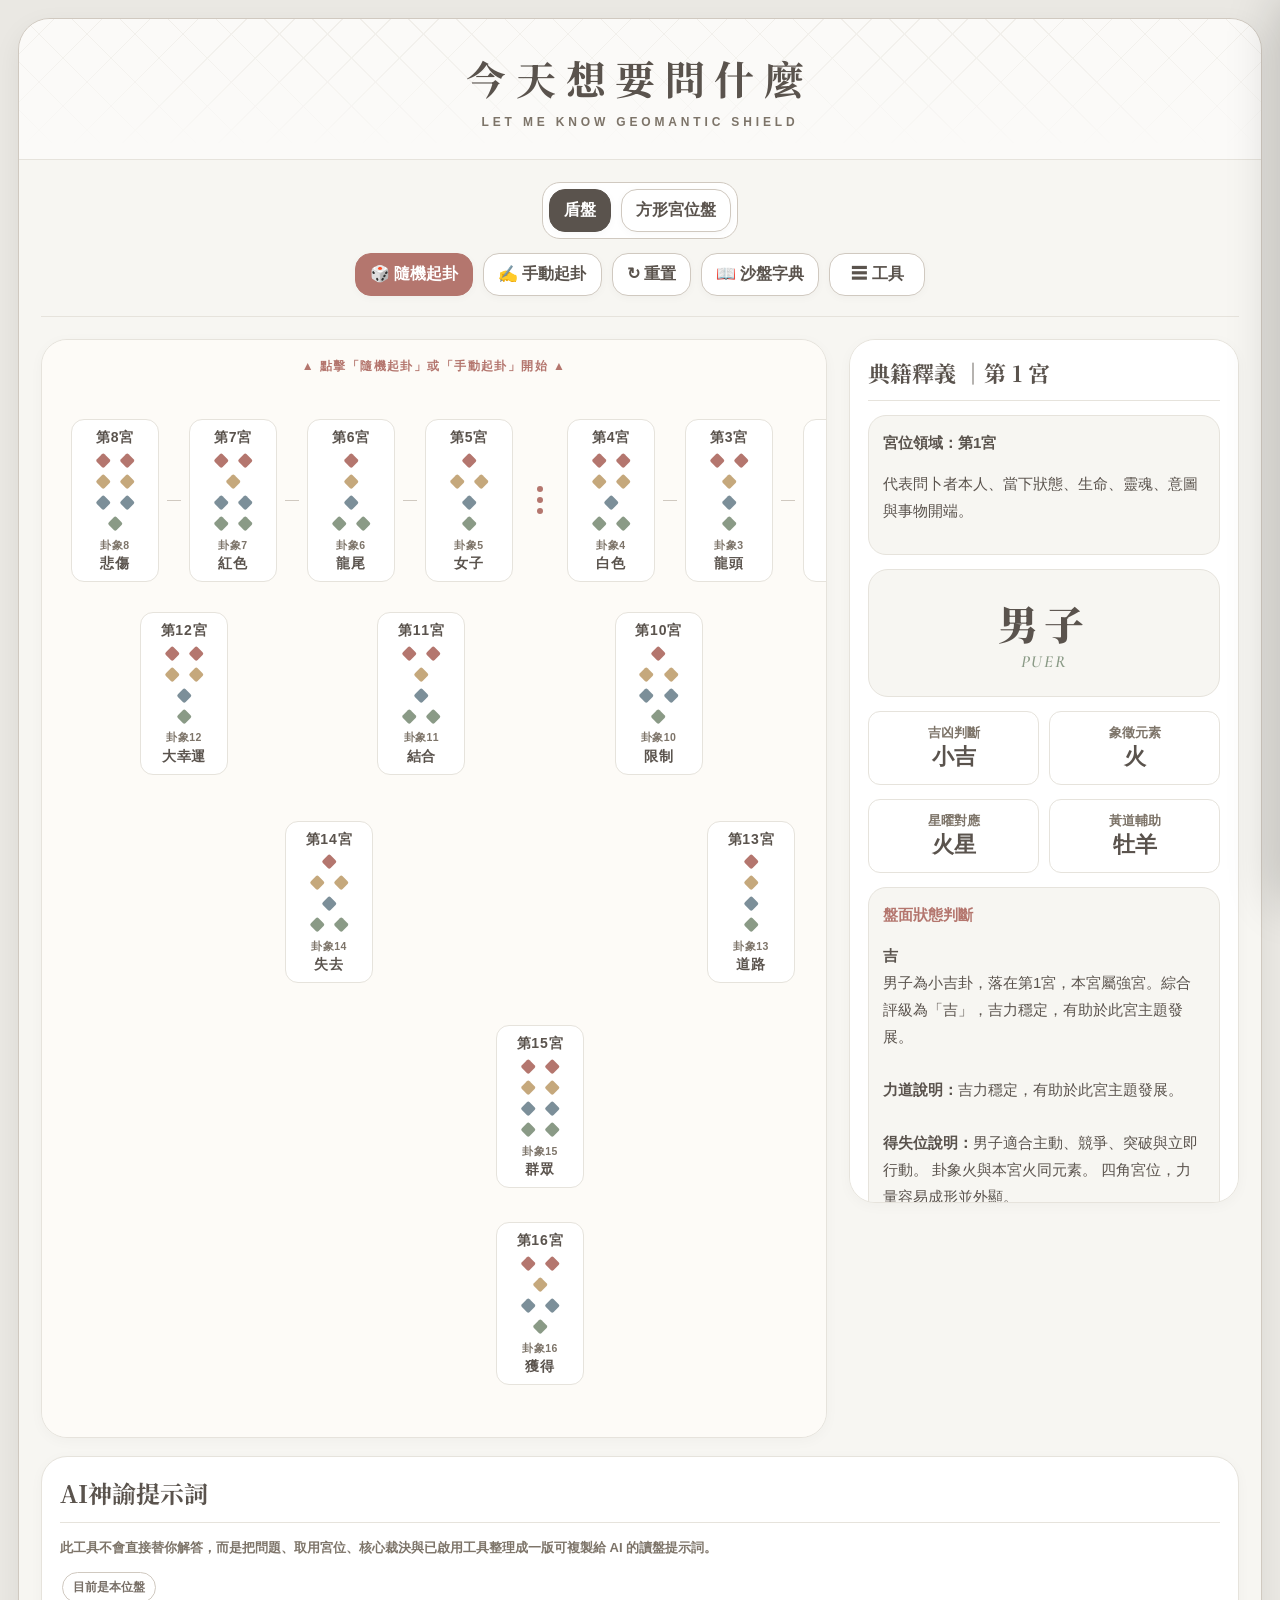
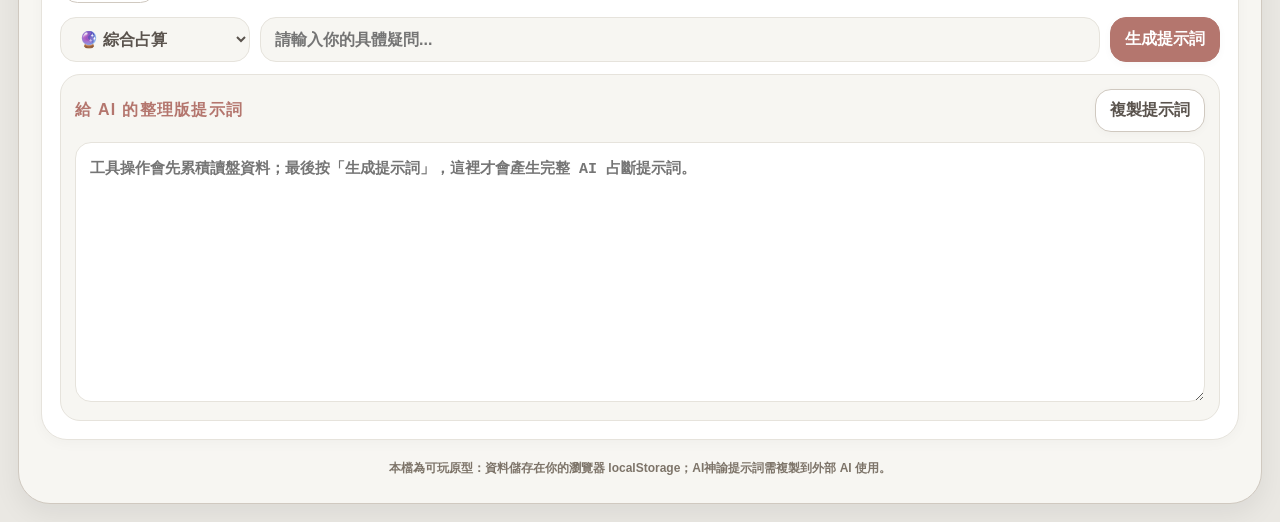
==== index.html @ 99187e91 "Add contextual book links to main board" ====
<!doctype html>
<html lang="zh-Hant">
<head>
<meta charset="utf-8">
<meta name="viewport" content="width=device-width,initial-scale=1,viewport-fit=cover">
<title>今天想要問什麼｜沙占起來</title>
<style>
  html,body{margin:0;min-height:100%;background:#EAE8E3}
  .boot{min-height:100vh;display:grid;place-items:center;color:#7D7469;font:700 14px -apple-system,BlinkMacSystemFont,"Noto Sans TC",sans-serif;letter-spacing:.12em}
</style>
</head>
<body>
<div class="boot">正在載入沙盤……</div>
<script>
(async()=>{
  try{
    const res = await fetch('./index-core.html',{cache:'no-store'});
    if(!res.ok) throw new Error(`HTTP ${res.status}`);
    let html = await res.text();

    const oldCss = `    .brandLogo{width:64px;height:64px;border-radius:50%;object-fit:cover;display:block;margin:0 auto 10px;box-shadow:0 4px 14px #0002;border:2px solid var(--white)}\n    @media(min-width:901px){.brandLogo{width:80px;height:80px;margin-bottom:14px}}`;
    if(html.includes(oldCss)) html = html.replace(oldCss, '');

    html = html.replace(/\s*<img class="brandLogo"[\s\S]*?\/>\n/, '\n');

    // Phase 0 main-board micro-hotfix: semantic/data corrections only.
    // No scorer weights, thresholds, figure data, 256 matrix, layout, or lighting logic are changed here.
    const replaceRequired=(source,from,to,label)=>{
      if(!source.includes(from)) throw new Error(`Phase 0 hotfix target missing: ${label}`);
      return source.replace(from,to);
    };
    const replaceRequiredRegex=(source,pattern,to,label)=>{
      pattern.lastIndex=0;
      if(!pattern.test(source)) throw new Error(`Phase 0 hotfix target missing: ${label}`);
      pattern.lastIndex=0;
      return source.replace(pattern,to);
    };

    const phase0HouseData=`const HOUSE_DATA = [
  { name: "第1宮", meaning: "代表問卜者本人、當下狀態、生命、靈魂、意圖與事物開端。" },
  { name: "第2宮", meaning: "代表金錢、財富、流動資產、助手、得與失、買賣。" },
  { name: "第3宮", meaning: "代表兄弟姊妹、親戚、鄰居、短途旅行、消息、信件與夢境。" },
  { name: "第4宮", meaning: "代表父親、家庭、房地產、隱藏之物、事物根基與結局。" },
  { name: "第5宮", meaning: "代表子女、愛情、歡樂、宴會、禮物、衣物與懷孕。" },
  { name: "第6宮", meaning: "代表疾病、僕人、下屬、小動物、消耗、恐懼與憂慮。" },
  { name: "第7宮", meaning: "代表伴侶、合夥人、公開敵人、爭執、婚姻、尋物。" },
  { name: "第8宮", meaning: "代表死亡、恐懼、遺產、危險、痛苦、憂慮與毒藥。" },
  { name: "第9宮", meaning: "代表長途旅行、宗教、哲學、學問、信仰、星象。" },
  { name: "第10宮", meaning: "代表母親、國王、權威、職業、地位、榮譽與政府。" },
  { name: "第11宮", meaning: "代表朋友、希望、願望、幸運、支持者與喜悅的場所。" },
  { name: "第12宮", meaning: "代表隱藏敵人、監獄、秘密、悲傷、孤立與大型動物。" },
  { name: "第13宮｜問卜者見證", meaning: "代表問卜者、目的、當前情勢、內在祕密與問卜者側的見證。" },
  { name: "第14宮｜被問者見證", meaning: "代表被問者、所問之事、目標對象、另一方狀態與客體側見證。" },
  { name: "第15宮｜平衡宮", meaning: "代表裁決、衡量、鏡照與判斷，綜合第13宮與第14宮兩側見證。" },
  { name: "第16宮｜最終終局", meaning: "代表結果的結果、裁決後落地與最終結論。" }
];`;
    html=replaceRequiredRegex(html,/const HOUSE_DATA = \[[\s\S]*?\n\];/,phase0HouseData,'HOUSE_DATA');

    html=replaceRequired(
      html,
      'const HOUSE_ELEMENTS=["火","土","風","水","火","土","風","水","火","土","風","水",null,null,null,null];',
      'const HOUSE_ELEMENTS=["火","風","水","土","火","風","水","土","火","風","水","土","火","風","水","土"];',
      'HOUSE_ELEMENTS'
    );

    const phase0CoreFocus=`function coreFocusInfo(idx){
  if(idx===0) return {label:"第1宮求問者",impact:.25,note:"第1宮代表問卜者當下，對整盤有基礎權重。"};
  if(idx===12) return {label:"問卜者見證",impact:.30,note:"第13宮代表問卜者、目的、當前情勢、內在祕密與問卜者側見證。"};
  if(idx===13) return {label:"被問者見證",impact:.30,note:"第14宮代表被問者、所問之事、目標對象、另一方狀態與客體側見證。"};
  if(idx===14) return {label:"平衡宮",impact:.55,note:"第15宮負責衡量第13宮與第14宮兩側見證並形成核心裁決。"};
  if(idx===15) return {label:"最終終局",impact:.55,note:"第16宮代表結果的結果、裁決後落地與最終結論。"};
  return {label:"一般宮",impact:0,note:"此宮不屬於第1宮與第13至16宮核心裁決軸。"};
}`;
    html=replaceRequiredRegex(html,/function coreFocusInfo\(idx\)\{[\s\S]*?\n\}/,phase0CoreFocus,'coreFocusInfo');

    const phase0CorePrompt=`function coreLinesForPrompt(){
  const items=[
    [0,'第1宮／求問者當下'],
    [12,'第13宮／問卜者見證／問卜者、目的、當前情勢與內在祕密'],
    [13,'第14宮／被問者見證／被問者、所問之事、目標對象與另一方狀態'],
    [14,'第15宮／平衡宮／衡量兩側見證並形成核心裁決'],
    [15,'第16宮／最終終局／結果的結果與裁決後落地']
  ];
  return items.map(([idx,label])=>{
    const fig=state.chart[idx], d=FIGURE_DATA[fig];
    const status=(ensurePromptLayers().fortune||state.fortuneLightMode)?\`｜力道：\${statusEvaluation(idx).band.label}\`:'';
    return \`\${label}：\${d.nameZh}｜\${d.nature}｜\${d.element}\${status}\`;
  }).join("\\n");
}`;
    html=replaceRequiredRegex(html,/function coreLinesForPrompt\(\)\{[\s\S]*?\n\}/,phase0CorePrompt,'coreLinesForPrompt');

    // Remove stale public role wording without changing algorithms.
    const publicRoleFixes=[
      ['右證人','問卜者見證'],
      ['左證人','被問者見證'],
      ['法官','平衡宮'],
      ['最終判決','最終終局'],
      ['心念宮','意圖宮'],
      ['求問者背景與已成因素','問卜者、目的、當前情勢與內在祕密'],
      ['背景與已成因素','問卜者、目的、當前情勢與內在祕密'],
      ['對方、環境與未來牽引','被問者、所問之事、目標對象與另一方狀態'],
      ['負責呈現背景、對方、環境與未來牽引，訊號具有裁決前的證詞重量。','負責呈現問卜者側與被問者／客體側的見證訊號，具有裁決前的證詞重量。']
    ];
    publicRoleFixes.forEach(([from,to])=>{html=html.split(from).join(to);});
    html=html.split('平衡宮宮').join('平衡宮');

    // Public H1–H12 identity: keep only numbered houses; scrub legacy Chinese house aliases.
    const publicAliasFixes=[
      ['命宮','第1宮'],['財帛宮','第2宮'],['兄弟宮','第3宮'],['田宅宮','第4宮'],
      ['男女宮','第5宮'],['子女宮','第5宮'],['奴僕宮','第6宮'],['夫妻宮','第7宮'],
      ['伴侶宮','第7宮'],['疾厄宮','第8宮'],['死亡宮','第8宮'],['遷移宮','第9宮'],
      ['遠行宮','第9宮'],['官祿宮','第10宮'],['福德宮','第11宮'],['相貌宮','第12宮'],['敵人宮','第12宮']
    ];
    publicAliasFixes.forEach(([from,to])=>{html=html.split(from).join(to);});

    // Standardize visible house identities to 第N宮 without changing layout or house indices.
    const houseNumberFixes=[
      ['第十六宮','第16宮'],['十六宮','第16宮'],['第十五宮','第15宮'],['十五宮','第15宮'],
      ['第十四宮','第14宮'],['十四宮','第14宮'],['第十三宮','第13宮'],['十三宮','第13宮'],
      ['第十二宮','第12宮'],['十二宮','第12宮'],['第十一宮','第11宮'],['十一宮','第11宮'],
      ['第十宮','第10宮'],['十宮','第10宮'],['第九宮','第9宮'],['九宮','第9宮'],
      ['第八宮','第8宮'],['八宮','第8宮'],['第七宮','第7宮'],['七宮','第7宮'],
      ['第六宮','第6宮'],['六宮','第6宮'],['第五宮','第5宮'],['五宮','第5宮'],
      ['第四宮','第4宮'],['四宮','第4宮'],['第三宮','第3宮'],['三宮','第3宮'],
      ['第二宮','第2宮'],['二宮','第2宮'],['第一宮','第1宮'],['一宮','第1宮']
    ];
    houseNumberFixes.forEach(([from,to])=>{html=html.split(from).join(to);});

    // Main-board contextual navigation only: add three precise book links for the current selection.
    const contextualBookLinks=`const FIGURE_BOOK_ID_BY_CODE={
  "1121":"puer","1222":"laetitia","2111":"caput-draconis","2212":"albus",
  "1211":"puella","1112":"cauda-draconis","2122":"rubeus","2221":"tristitia",
  "1122":"fortuna-minor","1221":"carcer","2112":"conjunctio","2211":"fortuna-major",
  "1111":"via","1212":"amissio","2222":"populus","2121":"acquisitio"
};
function contextualBookLinksHTML(idx,fig){
  const figureId=FIGURE_BOOK_ID_BY_CODE[fig];
  const houseId=\`house-\${String(idx+1).padStart(2,'0')}\`;
  if(!figureId) return '';
  return \`<div class="infoBox"><b style="color:var(--rose)">延伸閱讀</b><div style="display:flex;gap:8px;flex-wrap:wrap;margin-top:10px"><a class="navButton" href="./figure.html?id=\${encodeURIComponent(figureId)}">📘 卦象之書</a><a class="navButton" href="./house.html?id=\${encodeURIComponent(houseId)}">🏛️ 宮位之書</a><a class="navButton" href="./placement.html?figure=\${encodeURIComponent(figureId)}&house=\${encodeURIComponent(houseId)}">📖 此落宮</a></div></div>\`;
}`;
    html=replaceRequiredRegex(html,/function renderSide\(\)\{/,contextualBookLinks+'\nfunction renderSide(){','contextualBookLinks');
    html=replaceRequired(
      html,
      '    <div class="infoBox"><b style="color:var(--rose)">卦象補充</b><p>${figureProfileBodyHTML(f)}</p></div>`;',
      '    <div class="infoBox"><b style="color:var(--rose)">卦象補充</b><p>${figureProfileBodyHTML(f)}</p></div>\n    ${contextualBookLinksHTML(state.selected,f)}`;',
      'renderSide contextual book links'
    );

    document.open();
    document.write(html);
    document.close();
  } catch (err) {
    document.body.innerHTML = `<div class="boot">載入失敗：${String(err.message||err)}</div>`;
  }
})();
</script>
</body>
</html>
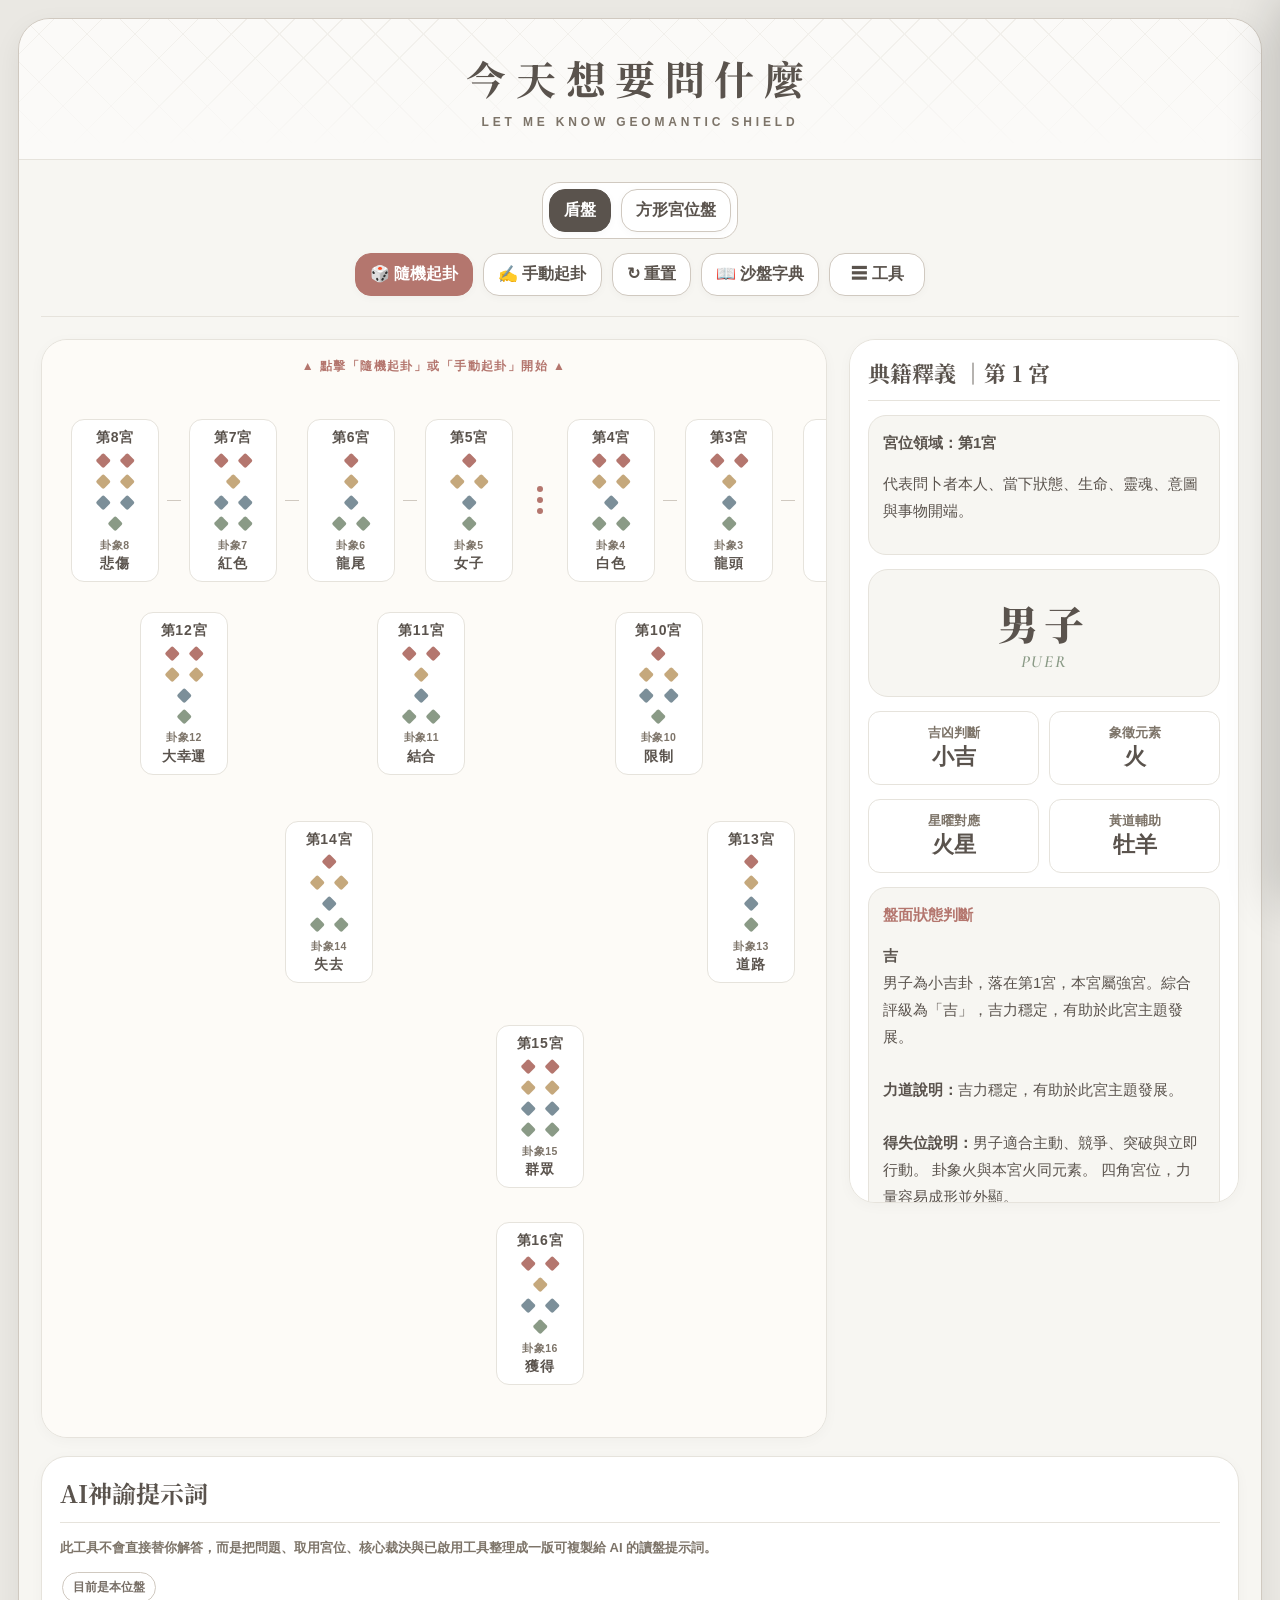
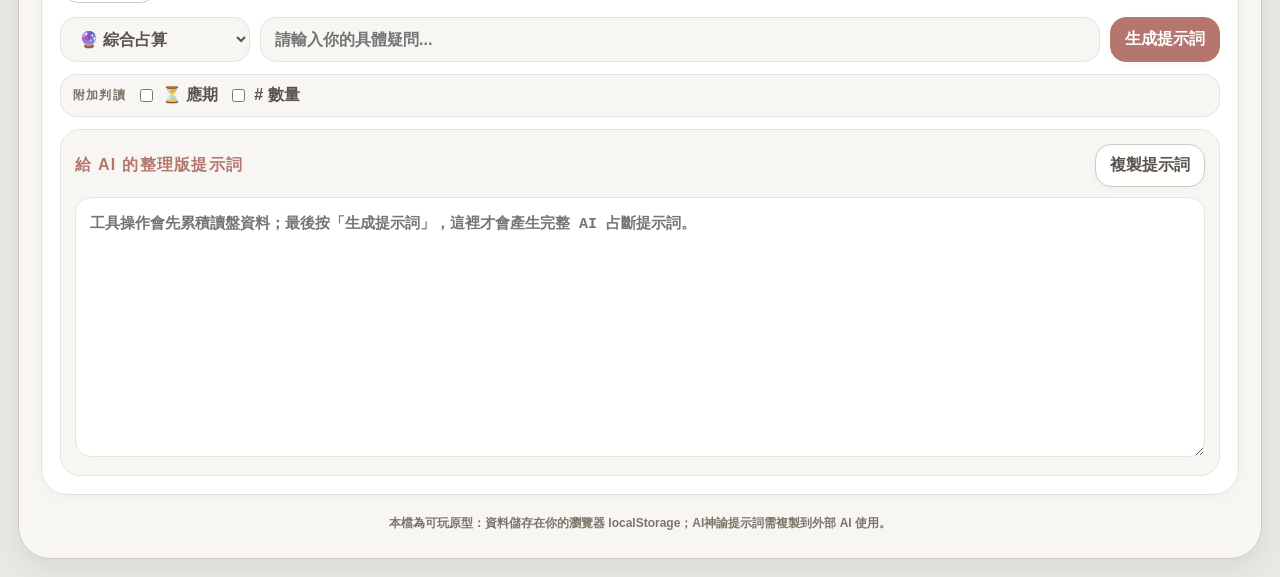
==== commit 7ab77ace: "Split timing and quantity prompt modes" ====
--- a/index.html
+++ b/index.html
@@ -147,6 +147,69 @@
       'renderSide contextual book links'
     );
 
+    // Split timing and quantity out of the domain selector into optional prompt modes.
+    html=replaceRequired(
+      html,
+      '            <option value="time_quantity">⏳ 應期與數量</option>\n',
+      '',
+      'remove time_quantity domain option'
+    );
+    html=replaceRequired(
+      html,
+      '        <div class="result" id="reading" style="display:none"></div>',
+      '        <div id="quantModes" style="display:flex;gap:10px;flex-wrap:wrap;align-items:center;margin-top:12px;padding:10px 12px;background:var(--panel);border:1px solid var(--line2);border-radius:16px"><b style="font-size:12px;color:var(--soft);letter-spacing:.1em">附加判讀</b><label style="display:inline-flex;align-items:center;gap:6px;font-weight:900"><input id="timingMode" type="checkbox" style="width:auto">⏳ 應期</label><label style="display:inline-flex;align-items:center;gap:6px;font-weight:900"><input id="quantityMode" type="checkbox" style="width:auto"># 數量</label></div>\n        <div class="result" id="reading" style="display:none"></div>',
+      'optional timing quantity controls'
+    );
+
+    const quantitativePromptPatch=`const QUANT_PROMPT_MODE={timing:false,quantity:false};
+function quantitativeFocusIndices(){
+  const rule=selectedDomainRule();
+  const layers=ensurePromptLayers();
+  const raw=[];
+  if(layers.intent && Number.isInteger(layers.intent.sourceIndex)) raw.push(layers.intent.sourceIndex);
+  raw.push(state.selected);
+  (rule.focusHouses||[]).forEach(n=>raw.push(Number(n)-1));
+  raw.push(14,15);
+  return [...new Set(raw.filter(i=>Number.isInteger(i)&&i>=0&&i<16))].slice(0,5);
+}
+function quantitativeFigureValues(fig){
+  const digits=String(fig||'').split('').map(Number);
+  const abjad=[1,2,3,4], abdah=[1,2,4,8], bazdah=[2,7,4,8];
+  const open=b=>digits.reduce((s,d,i)=>s+(d===1?b[i]:0),0);
+  const weighted=b=>digits.reduce((s,d,i)=>s+b[i]*(d===2?2:1),0);
+  return 'Abjad開'+open(abjad)+'/加權'+weighted(abjad)+'/Abdah'+open(abdah)+'/Bazdah'+open(bazdah)+'/點數'+digits.reduce((a,b)=>a+b,0);
+}
+function quantitativeFocusLines(){
+  return quantitativeFocusIndices().map(i=>'H'+(i+1)+' '+figName(state.chart[i])+'｜'+quantitativeFigureValues(state.chart[i])).join('\\n');
+}
+function quantitativePromptSections(){
+  const parts=[];
+  if(QUANT_PROMPT_MODE.timing) parts.push('【應期判讀】\\n先以本題取用宮與H15、H16確認事件是否可成，再以焦點卦／結果卦的數值與盤中入局位置估計時間。不得直接把單一數字當日期；須依問題尺度轉成日、週、月或年，並給區間與成立條件。盤面矛盾時標示應期不穩。');
+  if(QUANT_PROMPT_MODE.quantity) parts.push('【數量判讀】\\n先確認本題真正計數對象，再以取用宮、結果宮及相關焦點卦的數值估算。數值只作候選量級，不可直接照抄；須結合問題現實範圍、單複數傾向與盤面支持程度，輸出最可能值或合理區間。證據衝突時給範圍，不給假精確值。');
+  if(parts.length) parts.push('【數值焦點】\\n'+quantitativeFocusLines()+'\\n說明：僅列本題相關焦點，數值是候選尺度，不是直接答案。');
+  return parts.length?parts.join('\\n\\n')+'\\n\\n':'';
+}
+`;
+    html=replaceRequiredRegex(html,/function buildOraclePrompt\(question\)\{/,quantitativePromptPatch+'function buildOraclePrompt(question){','quantitative prompt helpers');
+    html=replaceRequired(
+      html,
+      '\\n\\n【解讀要求】',
+      '\\n\\n${quantitativePromptSections()}【解讀要求】',
+      'inject quantitative prompt sections'
+    );
+    html=replaceRequired(
+      html,
+      '$('+'"domain"'+').onchange=()=>{resetReading(); render(); refreshOraclePromptPreview()};',
+      '$('+'"domain"'+').onchange=()=>{resetReading(); render(); refreshOraclePromptPreview()};\nif($("timingMode")) $("timingMode").onchange=e=>{QUANT_PROMPT_MODE.timing=!!e.target.checked; resetReading(); renderBadges(); refreshOraclePromptPreview()};\nif($("quantityMode")) $("quantityMode").onchange=e=>{QUANT_PROMPT_MODE.quantity=!!e.target.checked; resetReading(); renderBadges(); refreshOraclePromptPreview()};',
+      'bind quantitative mode controls'
+    );
+    html=replaceRequired(
+      html,
+      '  $("modeBadges").innerHTML=html;',
+      '  if(QUANT_PROMPT_MODE.timing) html+=`<span class="badge">⏳ 應期判讀</span>`;\n  if(QUANT_PROMPT_MODE.quantity) html+=`<span class="badge"># 數量判讀</span>`;\n  $("modeBadges").innerHTML=html;',
+      'quantitative mode badges'
+    );
+
     document.open();
     document.write(html);
     document.close();
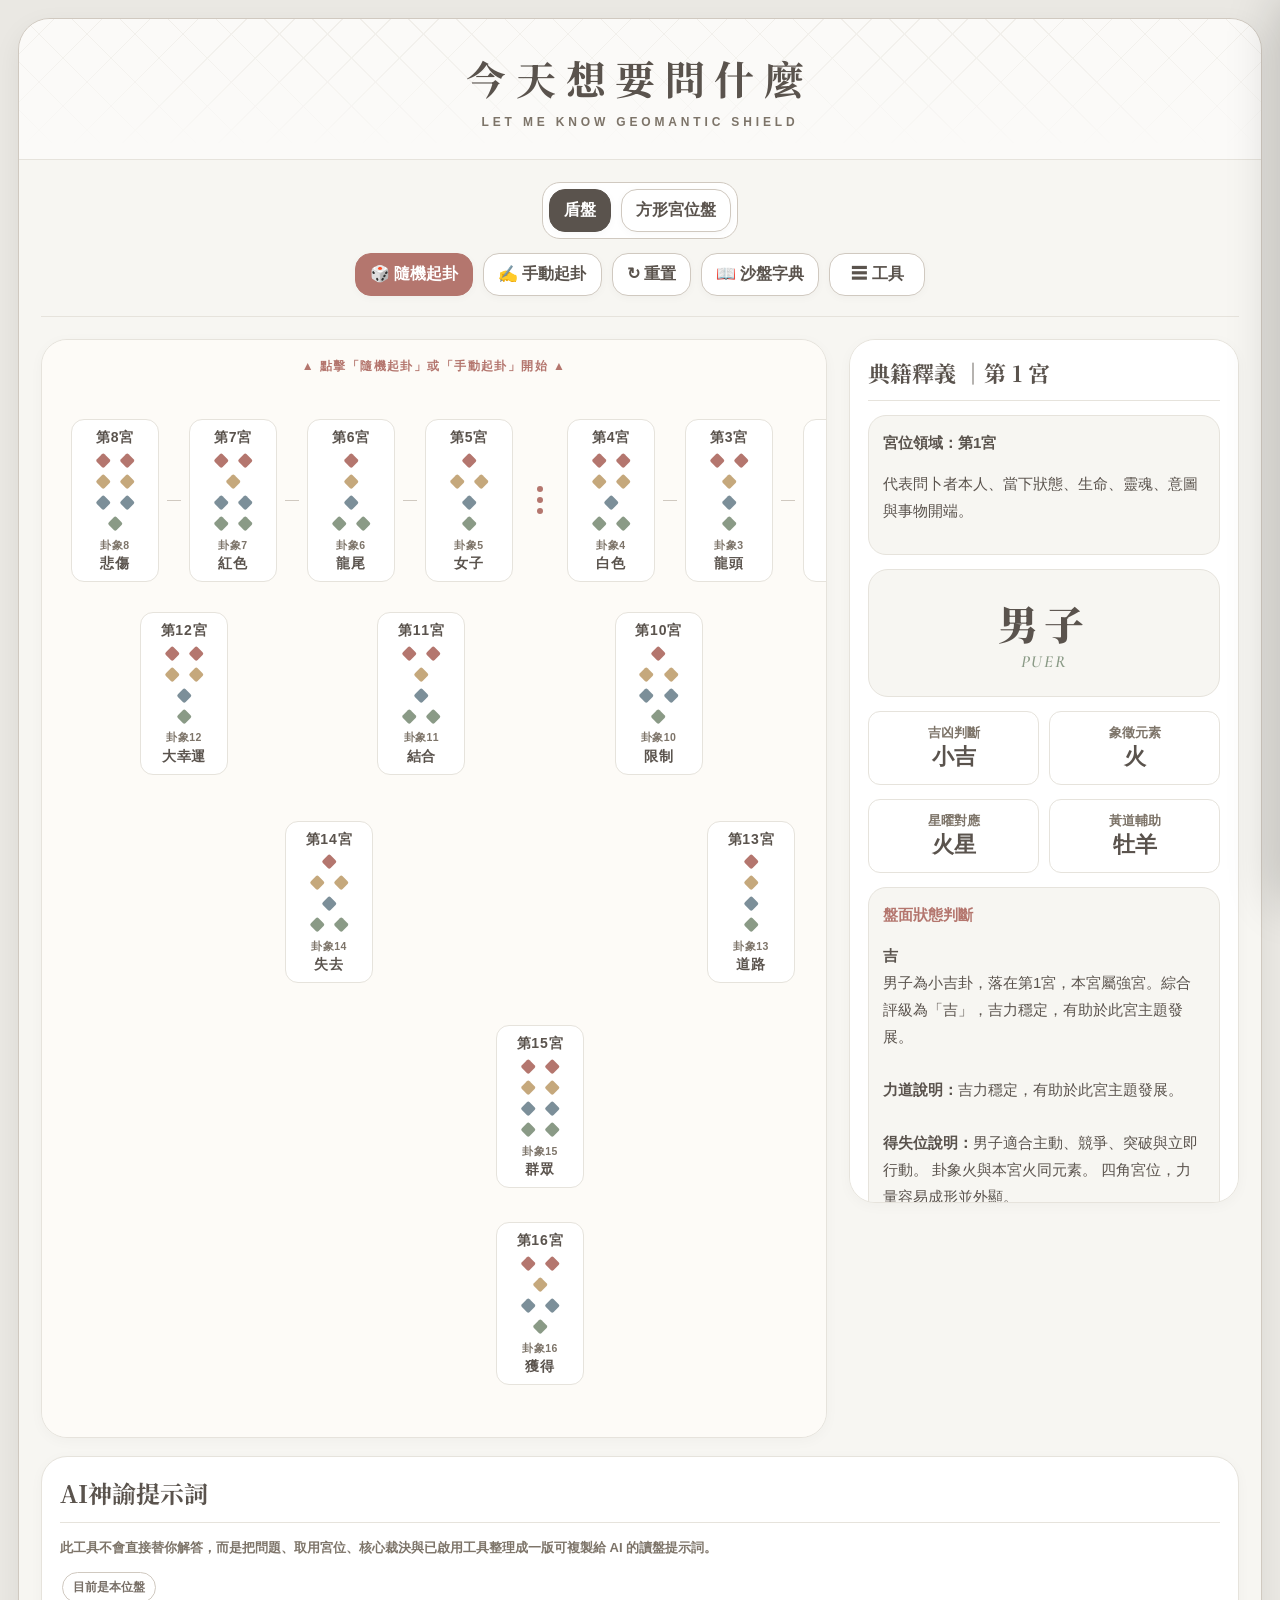
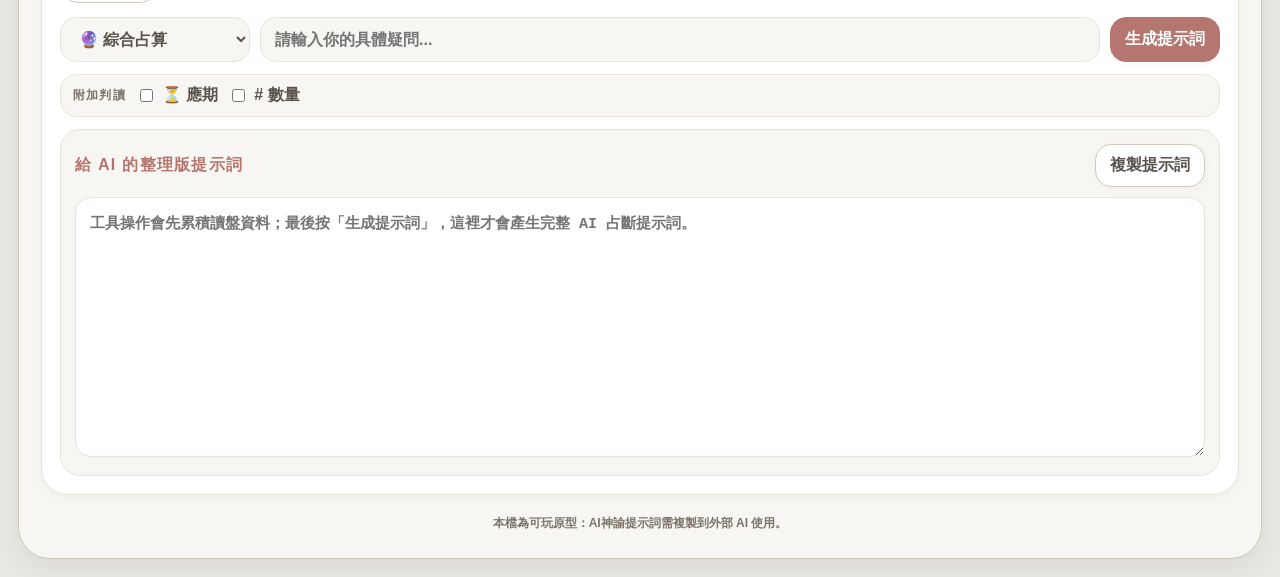
==== commit 30a66a43: "移除主盤占卜日記功能" ====
--- a/index.html
+++ b/index.html
@@ -3,7 +3,7 @@
 <head>
 <meta charset="utf-8">
 <meta name="viewport" content="width=device-width,initial-scale=1,viewport-fit=cover">
-<title>今天想要問什麼｜沙占起來</title>
+<title>今天想要問什麼｜ʿIlm al-Raml</title>
 <style>
   html,body{margin:0;min-height:100%;background:#EAE8E3}
   .boot{min-height:100vh;display:grid;place-items:center;color:#7D7469;font:700 14px -apple-system,BlinkMacSystemFont,"Noto Sans TC",sans-serif;letter-spacing:.12em}
@@ -20,11 +20,8 @@
 
     const oldCss = `    .brandLogo{width:64px;height:64px;border-radius:50%;object-fit:cover;display:block;margin:0 auto 10px;box-shadow:0 4px 14px #0002;border:2px solid var(--white)}\n    @media(min-width:901px){.brandLogo{width:80px;height:80px;margin-bottom:14px}}`;
     if(html.includes(oldCss)) html = html.replace(oldCss, '');
-
     html = html.replace(/\s*<img class="brandLogo"[\s\S]*?\/>\n/, '\n');
 
-    // Phase 0 main-board micro-hotfix: semantic/data corrections only.
-    // No scorer weights, thresholds, figure data, 256 matrix, layout, or lighting logic are changed here.
     const replaceRequired=(source,from,to,label)=>{
       if(!source.includes(from)) throw new Error(`Phase 0 hotfix target missing: ${label}`);
       return source.replace(from,to);
@@ -56,12 +53,7 @@
 ];`;
     html=replaceRequiredRegex(html,/const HOUSE_DATA = \[[\s\S]*?\n\];/,phase0HouseData,'HOUSE_DATA');
 
-    html=replaceRequired(
-      html,
-      'const HOUSE_ELEMENTS=["火","土","風","水","火","土","風","水","火","土","風","水",null,null,null,null];',
-      'const HOUSE_ELEMENTS=["火","風","水","土","火","風","水","土","火","風","水","土","火","風","水","土"];',
-      'HOUSE_ELEMENTS'
-    );
+    html=replaceRequired(html,'const HOUSE_ELEMENTS=["火","土","風","水","火","土","風","水","火","土","風","水",null,null,null,null];','const HOUSE_ELEMENTS=["火","風","水","土","火","風","水","土","火","風","水","土","火","風","水","土"];','HOUSE_ELEMENTS');
 
     const phase0CoreFocus=`function coreFocusInfo(idx){
   if(idx===0) return {label:"第1宮求問者",impact:.25,note:"第1宮代表問卜者當下，對整盤有基礎權重。"};
@@ -89,50 +81,17 @@
 }`;
     html=replaceRequiredRegex(html,/function coreLinesForPrompt\(\)\{[\s\S]*?\n\}/,phase0CorePrompt,'coreLinesForPrompt');
 
-    // Remove stale public role wording without changing algorithms.
-    const publicRoleFixes=[
-      ['右證人','問卜者見證'],
-      ['左證人','被問者見證'],
-      ['法官','平衡宮'],
-      ['最終判決','最終終局'],
-      ['心念宮','意圖宮'],
-      ['求問者背景與已成因素','問卜者、目的、當前情勢與內在祕密'],
-      ['背景與已成因素','問卜者、目的、當前情勢與內在祕密'],
-      ['對方、環境與未來牽引','被問者、所問之事、目標對象與另一方狀態'],
-      ['負責呈現背景、對方、環境與未來牽引，訊號具有裁決前的證詞重量。','負責呈現問卜者側與被問者／客體側的見證訊號，具有裁決前的證詞重量。']
-    ];
+    const publicRoleFixes=[['右證人','問卜者見證'],['左證人','被問者見證'],['法官','平衡宮'],['最終判決','最終終局'],['心念宮','意圖宮'],['求問者背景與已成因素','問卜者、目的、當前情勢與內在祕密'],['背景與已成因素','問卜者、目的、當前情勢與內在祕密'],['對方、環境與未來牽引','被問者、所問之事、目標對象與另一方狀態'],['負責呈現背景、對方、環境與未來牽引，訊號具有裁決前的證詞重量。','負責呈現問卜者側與被問者／客體側的見證訊號，具有裁決前的證詞重量。']];
     publicRoleFixes.forEach(([from,to])=>{html=html.split(from).join(to);});
     html=html.split('平衡宮宮').join('平衡宮');
 
-    // Public H1–H12 identity: keep only numbered houses; scrub legacy Chinese house aliases.
-    const publicAliasFixes=[
-      ['命宮','第1宮'],['財帛宮','第2宮'],['兄弟宮','第3宮'],['田宅宮','第4宮'],
-      ['男女宮','第5宮'],['子女宮','第5宮'],['奴僕宮','第6宮'],['夫妻宮','第7宮'],
-      ['伴侶宮','第7宮'],['疾厄宮','第8宮'],['死亡宮','第8宮'],['遷移宮','第9宮'],
-      ['遠行宮','第9宮'],['官祿宮','第10宮'],['福德宮','第11宮'],['相貌宮','第12宮'],['敵人宮','第12宮']
-    ];
+    const publicAliasFixes=[['命宮','第1宮'],['財帛宮','第2宮'],['兄弟宮','第3宮'],['田宅宮','第4宮'],['男女宮','第5宮'],['子女宮','第5宮'],['奴僕宮','第6宮'],['夫妻宮','第7宮'],['伴侶宮','第7宮'],['疾厄宮','第8宮'],['死亡宮','第8宮'],['遷移宮','第9宮'],['遠行宮','第9宮'],['官祿宮','第10宮'],['福德宮','第11宮'],['相貌宮','第12宮'],['敵人宮','第12宮']];
     publicAliasFixes.forEach(([from,to])=>{html=html.split(from).join(to);});
 
-    // Standardize visible house identities to 第N宮 without changing layout or house indices.
-    const houseNumberFixes=[
-      ['第十六宮','第16宮'],['十六宮','第16宮'],['第十五宮','第15宮'],['十五宮','第15宮'],
-      ['第十四宮','第14宮'],['十四宮','第14宮'],['第十三宮','第13宮'],['十三宮','第13宮'],
-      ['第十二宮','第12宮'],['十二宮','第12宮'],['第十一宮','第11宮'],['十一宮','第11宮'],
-      ['第十宮','第10宮'],['十宮','第10宮'],['第九宮','第9宮'],['九宮','第9宮'],
-      ['第八宮','第8宮'],['八宮','第8宮'],['第七宮','第7宮'],['七宮','第7宮'],
-      ['第六宮','第6宮'],['六宮','第6宮'],['第五宮','第5宮'],['五宮','第5宮'],
-      ['第四宮','第4宮'],['四宮','第4宮'],['第三宮','第3宮'],['三宮','第3宮'],
-      ['第二宮','第2宮'],['二宮','第2宮'],['第一宮','第1宮'],['一宮','第1宮']
-    ];
+    const houseNumberFixes=[['第十六宮','第16宮'],['十六宮','第16宮'],['第十五宮','第15宮'],['十五宮','第15宮'],['第十四宮','第14宮'],['十四宮','第14宮'],['第十三宮','第13宮'],['十三宮','第13宮'],['第十二宮','第12宮'],['十二宮','第12宮'],['第十一宮','第11宮'],['十一宮','第11宮'],['第十宮','第10宮'],['十宮','第10宮'],['第九宮','第9宮'],['九宮','第9宮'],['第八宮','第8宮'],['八宮','第8宮'],['第七宮','第7宮'],['七宮','第7宮'],['第六宮','第6宮'],['六宮','第6宮'],['第五宮','第5宮'],['五宮','第5宮'],['第四宮','第4宮'],['四宮','第4宮'],['第三宮','第3宮'],['三宮','第3宮'],['第二宮','第2宮'],['二宮','第2宮'],['第一宮','第1宮'],['一宮','第1宮']];
     houseNumberFixes.forEach(([from,to])=>{html=html.split(from).join(to);});
 
-    // Main-board contextual navigation only: add three precise book links for the current selection.
-    const contextualBookLinks=`const FIGURE_BOOK_ID_BY_CODE={
-  "1121":"puer","1222":"laetitia","2111":"caput-draconis","2212":"albus",
-  "1211":"puella","1112":"cauda-draconis","2122":"rubeus","2221":"tristitia",
-  "1122":"fortuna-minor","1221":"carcer","2112":"conjunctio","2211":"fortuna-major",
-  "1111":"via","1212":"amissio","2222":"populus","2121":"acquisitio"
-};
+    const contextualBookLinks=`const FIGURE_BOOK_ID_BY_CODE={"1121":"puer","1222":"laetitia","2111":"caput-draconis","2212":"albus","1211":"puella","1112":"cauda-draconis","2122":"rubeus","2221":"tristitia","1122":"fortuna-minor","1221":"carcer","2112":"conjunctio","2211":"fortuna-major","1111":"via","1212":"amissio","2222":"populus","2121":"acquisitio"};
 function contextualBookLinksHTML(idx,fig){
   const figureId=FIGURE_BOOK_ID_BY_CODE[fig];
   const houseId=\`house-\${String(idx+1).padStart(2,'0')}\`;
@@ -140,75 +99,35 @@
   return \`<div class="infoBox"><b style="color:var(--rose)">延伸閱讀</b><div style="display:flex;gap:8px;flex-wrap:wrap;margin-top:10px"><a class="navButton" href="./figure.html?id=\${encodeURIComponent(figureId)}">📘 卦象之書</a><a class="navButton" href="./house.html?id=\${encodeURIComponent(houseId)}">🏛️ 宮位之書</a><a class="navButton" href="./placement.html?figure=\${encodeURIComponent(figureId)}&house=\${encodeURIComponent(houseId)}">📖 此落宮</a></div></div>\`;
 }`;
     html=replaceRequiredRegex(html,/function renderSide\(\)\{/,contextualBookLinks+'\nfunction renderSide(){','contextualBookLinks');
-    html=replaceRequired(
-      html,
-      '    <div class="infoBox"><b style="color:var(--rose)">卦象補充</b><p>${figureProfileBodyHTML(f)}</p></div>`;',
-      '    <div class="infoBox"><b style="color:var(--rose)">卦象補充</b><p>${figureProfileBodyHTML(f)}</p></div>\n    ${contextualBookLinksHTML(state.selected,f)}`;',
-      'renderSide contextual book links'
-    );
+    html=replaceRequired(html,'    <div class="infoBox"><b style="color:var(--rose)">卦象補充</b><p>${figureProfileBodyHTML(f)}</p></div>`;','    <div class="infoBox"><b style="color:var(--rose)">卦象補充</b><p>${figureProfileBodyHTML(f)}</p></div>\n    ${contextualBookLinksHTML(state.selected,f)}`;','renderSide contextual book links');
 
-    // Split timing and quantity out of the domain selector into optional prompt modes.
-    html=replaceRequired(
-      html,
-      '            <option value="time_quantity">⏳ 應期與數量</option>\n',
-      '',
-      'remove time_quantity domain option'
-    );
-    html=replaceRequired(
-      html,
-      '        <div class="result" id="reading" style="display:none"></div>',
-      '        <div id="quantModes" style="display:flex;gap:10px;flex-wrap:wrap;align-items:center;margin-top:12px;padding:10px 12px;background:var(--panel);border:1px solid var(--line2);border-radius:16px"><b style="font-size:12px;color:var(--soft);letter-spacing:.1em">附加判讀</b><label style="display:inline-flex;align-items:center;gap:6px;font-weight:900"><input id="timingMode" type="checkbox" style="width:auto">⏳ 應期</label><label style="display:inline-flex;align-items:center;gap:6px;font-weight:900"><input id="quantityMode" type="checkbox" style="width:auto"># 數量</label></div>\n        <div class="result" id="reading" style="display:none"></div>',
-      'optional timing quantity controls'
-    );
+    html=replaceRequired(html,'            <option value="time_quantity">⏳ 應期與數量</option>\n','','remove time_quantity domain option');
+    html=replaceRequired(html,'        <div class="result" id="reading" style="display:none"></div>','        <div id="quantModes" style="display:flex;gap:10px;flex-wrap:wrap;align-items:center;margin-top:12px;padding:10px 12px;background:var(--panel);border:1px solid var(--line2);border-radius:16px"><b style="font-size:12px;color:var(--soft);letter-spacing:.1em">附加判讀</b><label style="display:inline-flex;align-items:center;gap:6px;font-weight:900"><input id="timingMode" type="checkbox" style="width:auto">⏳ 應期</label><label style="display:inline-flex;align-items:center;gap:6px;font-weight:900"><input id="quantityMode" type="checkbox" style="width:auto"># 數量</label></div>\n        <div class="result" id="reading" style="display:none"></div>','optional timing quantity controls');
 
     const quantitativePromptPatch=`const QUANT_PROMPT_MODE={timing:false,quantity:false};
-function quantitativeFocusIndices(){
-  const rule=selectedDomainRule();
-  const layers=ensurePromptLayers();
-  const raw=[];
-  if(layers.intent && Number.isInteger(layers.intent.sourceIndex)) raw.push(layers.intent.sourceIndex);
-  raw.push(state.selected);
-  (rule.focusHouses||[]).forEach(n=>raw.push(Number(n)-1));
-  raw.push(14,15);
-  return [...new Set(raw.filter(i=>Number.isInteger(i)&&i>=0&&i<16))].slice(0,5);
-}
-function quantitativeFigureValues(fig){
-  const digits=String(fig||'').split('').map(Number);
-  const abjad=[1,2,3,4], abdah=[1,2,4,8], bazdah=[2,7,4,8];
-  const open=b=>digits.reduce((s,d,i)=>s+(d===1?b[i]:0),0);
-  const weighted=b=>digits.reduce((s,d,i)=>s+b[i]*(d===2?2:1),0);
-  return 'Abjad開'+open(abjad)+'/加權'+weighted(abjad)+'/Abdah'+open(abdah)+'/Bazdah'+open(bazdah)+'/點數'+digits.reduce((a,b)=>a+b,0);
-}
-function quantitativeFocusLines(){
-  return quantitativeFocusIndices().map(i=>'H'+(i+1)+' '+figName(state.chart[i])+'｜'+quantitativeFigureValues(state.chart[i])).join('\\n');
-}
-function quantitativePromptSections(){
-  const parts=[];
-  if(QUANT_PROMPT_MODE.timing) parts.push('【應期判讀】\\n先以本題取用宮與H15、H16確認事件是否可成，再以焦點卦／結果卦的數值與盤中入局位置估計時間。不得直接把單一數字當日期；須依問題尺度轉成日、週、月或年，並給區間與成立條件。盤面矛盾時標示應期不穩。');
-  if(QUANT_PROMPT_MODE.quantity) parts.push('【數量判讀】\\n先確認本題真正計數對象，再以取用宮、結果宮及相關焦點卦的數值估算。數值只作候選量級，不可直接照抄；須結合問題現實範圍、單複數傾向與盤面支持程度，輸出最可能值或合理區間。證據衝突時給範圍，不給假精確值。');
-  if(parts.length) parts.push('【數值焦點】\\n'+quantitativeFocusLines()+'\\n說明：僅列本題相關焦點，數值是候選尺度，不是直接答案。');
-  return parts.length?parts.join('\\n\\n')+'\\n\\n':'';
-}
+function quantitativeFocusIndices(){const rule=selectedDomainRule();const layers=ensurePromptLayers();const raw=[14,15];if(layers.intent&&Number.isInteger(layers.intent.sourceIndex))raw.push(layers.intent.sourceIndex);raw.push(state.selected);(rule.focusHouses||[]).forEach(n=>raw.push(Number(n)-1));return [...new Set(raw.filter(i=>Number.isInteger(i)&&i>=0&&i<16))].slice(0,5)}
+function quantitativeFigureValues(fig){const digits=String(fig||'').split('').map(Number);const abjad=[1,2,3,4],abdah=[1,2,4,8],bazdah=[2,7,4,8];const open=b=>digits.reduce((s,d,i)=>s+(d===1?b[i]:0),0);const weighted=b=>digits.reduce((s,d,i)=>s+b[i]*(d===2?2:1),0);return 'Abjad開'+open(abjad)+'/加權'+weighted(abjad)+'/Abdah'+open(abdah)+'/Bazdah'+open(bazdah)+'/點數'+digits.reduce((a,b)=>a+b,0)}
+function quantitativeFocusLines(){return quantitativeFocusIndices().map(i=>'H'+(i+1)+' '+figName(state.chart[i])+'｜'+quantitativeFigureValues(state.chart[i])).join('\\n')}
+function quantitativeQuestionScaleHints(question){const q=String(question||'').trim();const hints=[];if(!q)return '';if(/今天|今日|今晚|明天|明日|幾小時|多久回|何時回|回覆|消息|聯絡/.test(q))hints.push('題意偏短期：優先比較小時／日；除非盤面強烈否定，不得任意擴張到月／年。');if(/這週|本週|下週|幾週|約會|見面|短期/.test(q))hints.push('題意偏日／週尺度：優先比較日與週。');if(/這個月|本月|下個月|幾個月|三個月|半年|求職|專案|合作|感情發展/.test(q))hints.push('題意偏週／月尺度：優先比較週與月；若題目已限定月份，應期不得無故擴張到年。');if(/今年|明年|幾年|婚姻|結婚|搬遷|長期|事業|重大計畫/.test(q))hints.push('題意偏月／年尺度：優先比較月與年。');if(/多少錢|金額|收入|薪水|薪資|營收|價格|費用|資產|預算/.test(q))hints.push('計數對象為金額：先依題意與現實級距判倍率，再比較×100／×1,000／×10,000或更高；不得把裸數值直接當金額。');if(/幾個人|多少人|人數|幾人/.test(q))hints.push('計數對象為人數：通常優先×1或×10，除非題意明示大型群體。');if(/幾個|幾件|幾次|多少次|件數|次數/.test(q))hints.push('計數對象為個體／件數／次數：通常優先×1或×10，再依現實上限排除不合理倍率。');if(/一萬|十萬|百萬|千萬|萬/.test(q))hints.push('題目含明確萬位級線索：優先在×10,000及相鄰倍率中判定，不得退回個位級。');if(/一千|幾千|千/.test(q))hints.push('題目含明確千位級線索：優先在×1,000及相鄰倍率中判定。');if(/一百|幾百|百/.test(q))hints.push('題目含明確百位級線索：優先在×100及相鄰倍率中判定。');return hints.length?'【本題尺度限制】\\n'+[...new Set(hints)].join('\\n'):''}
+function quantitativePromptSections(){const parts=[];if(QUANT_PROMPT_MODE.timing)parts.push('【應期判讀規則】\\n先判斷事件是否成立，再判時間；若事件本身不成立，不得強行給日期。\\n\\n一、成立性判定\\n以本題取用宮、H15平衡宮、H16最終終局交叉判定：事件是否可成、是否延遲、是否阻斷、是否為條件成立後才發生。\\n\\n二、時間單位判定\\n必須先選時間尺度，再套用數值；不得把數值直接當日期。\\n- 小時／日：即時消息、回覆、聯絡、當日事件、極短期行動。\\n- 日／週：約會、見面、短程行動、小型交易、短期進展。\\n- 週／月：求職、感情發展、專案、合作、一般交易、中期變化。\\n- 月／年：婚姻、搬遷、長期事業、大型計畫、重大人生變動。\\n- 問題已指定期限時，優先在該期限內選尺度，不得無故擴張。\\n- 題意不足時，保留最可能尺度與次可能尺度，不得假裝唯一確定。\\n\\n三、數值使用\\n焦點數值只是候選時間值，不是直接日期。例：主值7在日尺度約7日、週尺度約7週、月尺度約7個月、年尺度約7年。必須先說明選哪個尺度，再套值。\\n\\n四、交叉校驗\\n用本題取用宮、H15、H16、盤中位置與結果卦判斷提前、接近候選值、延後、不穩定或條件成立後才開始計時。\\n\\n五、輸出格式\\n必須回答：1事件是否可成；2最可能時間單位；3主候選時間；4合理區間；5次可能尺度；6成立條件；7不確定性。\\n禁止直接把單一數字當日期、無依據指定某月某日、事件不成立仍硬給應期。');if(QUANT_PROMPT_MODE.quantity)parts.push('【數量判讀規則】\\n先確認計數對象，再判倍率，最後套用數值；不得直接把卦象數值當最終答案。\\n\\n一、確認計數對象\\n先判斷本題是在計算人數、件數、次數、金額、距離、面積、比例、數量級或其他量值。\\n\\n二、倍率判定\\n必須先選數量級，再套用候選值。可用倍率：×1、×10、×100、×1,000、×10,000，必要時更高。\\n\\n三、依問題現實尺度判倍率\\n- 個體級×1：幾個人、幾件物品、幾次、小型件數。\\n- 十位級×10：小群體、小批量、期間累積次數、小型銷量。\\n- 百位級×100：中型銷量、小型金額級距、中型件數或群體。\\n- 千位級×1,000：薪資、一般價格、中大型交易、大型件數、營收級距。\\n- 萬位級×10,000：大型金額、資產、高額交易、大型人口或數量級。\\n- 題目已有明確上下限時，必須優先在該範圍內選倍率，不得跳出現實限制。\\n\\n四、數值使用\\n先依數值優先規則選主值，再用其他數值校驗。例：主值7可形成7、70、700、7,000、70,000；不得全部列完後任意挑一個，必須依問題現實尺度排除不合理倍率。\\n\\n五、交叉校驗\\n以本題取用宮、H15、H16、單複數傾向、現實上下限與盤面支持程度判斷偏小、接近主值、偏大、區間型或無法精確。\\n\\n六、輸出格式\\n必須回答：1計數對象；2判定倍率；3主候選值；4合理區間；5次可能倍率；6排除其他倍率的理由；7不確定性。\\n禁止直接照抄卦象數值、不判倍率、把人數金額件數用同一尺度、給假精確數字。');if(QUANT_PROMPT_MODE.timing&&QUANT_PROMPT_MODE.quantity)parts.push('【應期與數量共同規則】\\n應期與數量必須分開判定，不得共用同一尺度。時間先判小時／日／週／月／年；數量先判×1／×10／×100／×1,000／×10,000。同一候選值可因問題不同產生不同結果。例：主值7，應期可能是7日或7週；數量可能是70、700或7,000。必須分別說明：1為何選該時間單位；2為何選該數量倍率；3哪些盤面證據支持；4哪些替代尺度被排除。');if(parts.length){const hint=quantitativeQuestionScaleHints(typeof questionInputValue==='function'?questionInputValue():(document.getElementById('question')?.value||''));if(hint)parts.push(hint);parts.push('【數值焦點】\\n'+quantitativeFocusLines()+'\\n說明：僅列本題相關焦點；數值是候選尺度，不是直接答案。多組數值衝突時不得任意挑選，必須說明採用主值的理由，其他數值僅作校驗。')}return parts.length?parts.join('\\n\\n')+'\\n\\n':''}
 `;
     html=replaceRequiredRegex(html,/function buildOraclePrompt\(question\)\{/,quantitativePromptPatch+'function buildOraclePrompt(question){','quantitative prompt helpers');
-    html=replaceRequired(
-      html,
-      '\\n\\n【解讀要求】',
-      '\\n\\n${quantitativePromptSections()}【解讀要求】',
-      'inject quantitative prompt sections'
-    );
-    html=replaceRequired(
-      html,
-      '$('+'"domain"'+').onchange=()=>{resetReading(); render(); refreshOraclePromptPreview()};',
-      '$('+'"domain"'+').onchange=()=>{resetReading(); render(); refreshOraclePromptPreview()};\nif($("timingMode")) $("timingMode").onchange=e=>{QUANT_PROMPT_MODE.timing=!!e.target.checked; resetReading(); renderBadges(); refreshOraclePromptPreview()};\nif($("quantityMode")) $("quantityMode").onchange=e=>{QUANT_PROMPT_MODE.quantity=!!e.target.checked; resetReading(); renderBadges(); refreshOraclePromptPreview()};',
-      'bind quantitative mode controls'
-    );
-    html=replaceRequired(
-      html,
-      '  $("modeBadges").innerHTML=html;',
-      '  if(QUANT_PROMPT_MODE.timing) html+=`<span class="badge">⏳ 應期判讀</span>`;\n  if(QUANT_PROMPT_MODE.quantity) html+=`<span class="badge"># 數量判讀</span>`;\n  $("modeBadges").innerHTML=html;',
-      'quantitative mode badges'
-    );
+    html=replaceRequired(html,'\\n\\n【解讀要求】','\\n\\n${quantitativePromptSections()}【解讀要求】','inject quantitative prompt sections');
+    html=replaceRequired(html,'$("domain").onchange=()=>{resetReading(); render(); refreshOraclePromptPreview()};','$("domain").onchange=()=>{resetReading(); render(); refreshOraclePromptPreview()};\nif($("timingMode")) $("timingMode").onchange=e=>{QUANT_PROMPT_MODE.timing=!!e.target.checked; resetReading(); renderBadges(); refreshOraclePromptPreview()};\nif($("quantityMode")) $("quantityMode").onchange=e=>{QUANT_PROMPT_MODE.quantity=!!e.target.checked; resetReading(); renderBadges(); refreshOraclePromptPreview()};','bind quantitative mode controls');
+    html=replaceRequired(html,'  $("modeBadges").innerHTML=html;','  if(QUANT_PROMPT_MODE.timing) html+=`<span class="badge">⏳ 應期判讀</span>`;\n  if(QUANT_PROMPT_MODE.quantity) html+=`<span class="badge"># 數量判讀</span>`;\n  $("modeBadges").innerHTML=html;','quantitative mode badges');
+
+    html=replaceRequiredRegex(html,/\s*<div style="margin-top:12px;display:none" id="saveRow">[\s\S]*?<div class="diaryList" id="diaryList"><\/div>/,'','diary output UI');
+    html=replaceRequired(html,'      <button id="diaryBtn">☁️ 占卜日記</button>\n','','diary drawer button');
+    html=html.replace('保存盤面圖片或本次 AI 提示詞紀錄。','下載保存本次盤面圖片。');
+    html=html.replace('本檔為可玩原型：資料儲存在你的瀏覽器 localStorage；AI神諭提示詞需複製到外部 AI 使用。','本檔為可玩原型：AI神諭提示詞需複製到外部 AI 使用。');
+    html=replaceRequiredRegex(html,/\/\* 08B Diary and manual casting [\s\S]*?function renderManual\(\)\{/,'/* 08B Manual casting ---------------------------------------------- */\nfunction renderManual(){','diary functions');
+    html=html.replace('  if($("saveRow")) $("saveRow").style.display=\'none\';\n','');
+    html=html.replace('  $("saveRow").style.display="block";\n','');
+    html=html.replace('$("saveBtn").onclick=saveDiary;\n','');
+    html=html.replace('$("diaryBtn").onclick=()=>{$("diaryList").classList.toggle("open"); renderDiary()};\n','');
+    html=html.replace(',.diaryList','');
+    html=html.replace('AI prompt, diary, manual casting, board image export','AI prompt, manual casting, board image export');
+    html=html.replace('four elements, four states, AI prompt, diary','four elements, four states, AI prompt');
 
     document.open();
     document.write(html);
